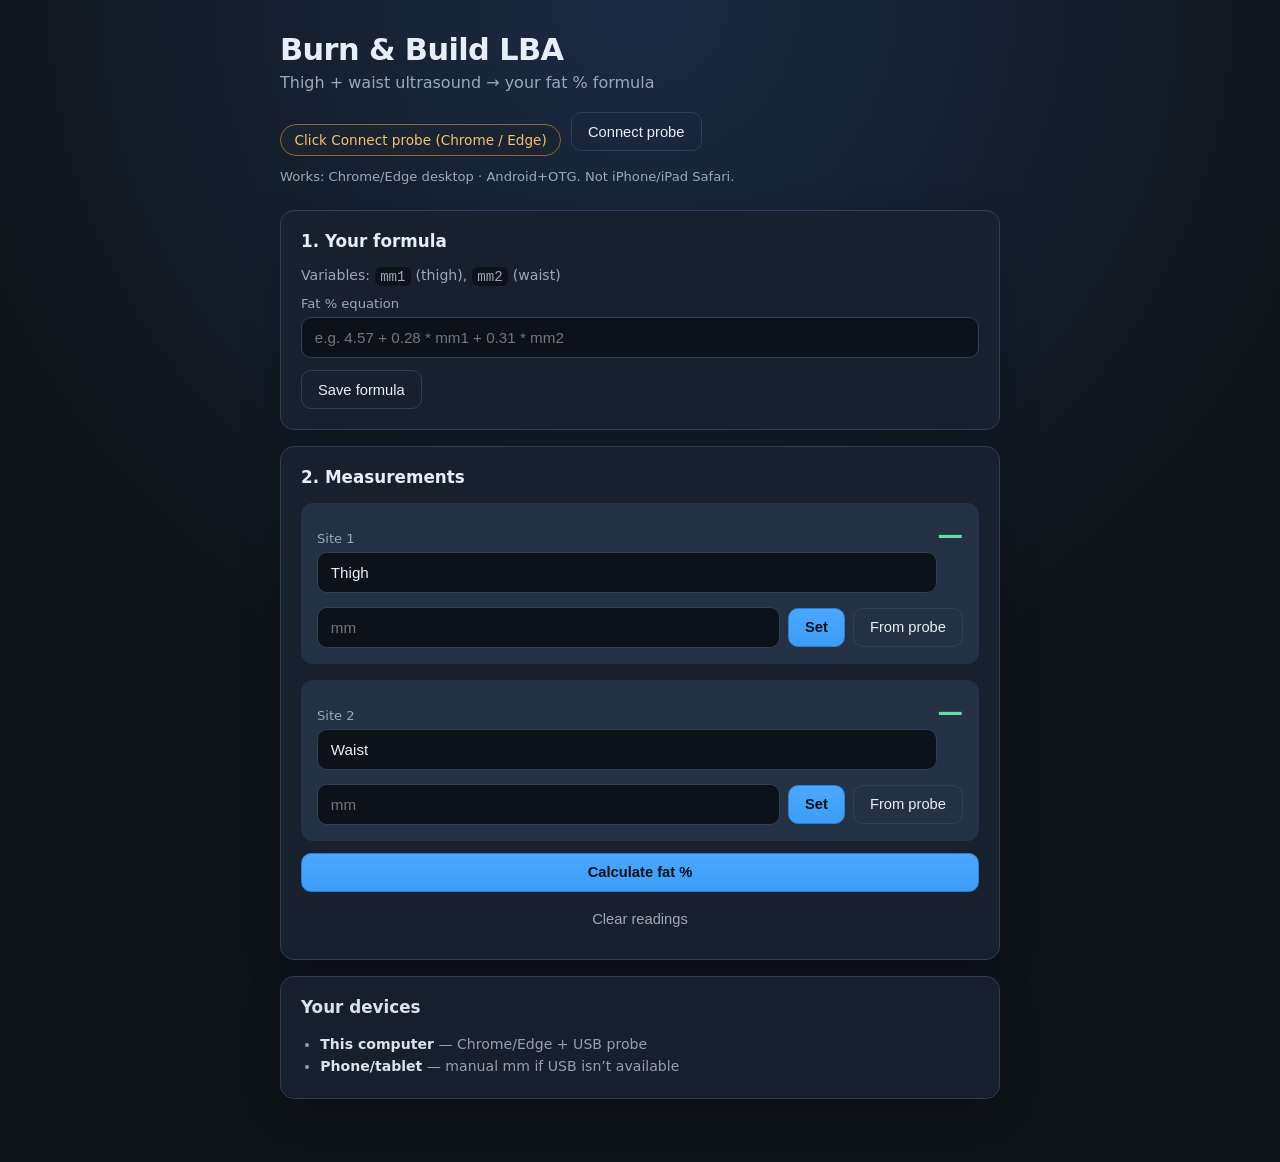
==== web/index.html @ 77f8fb45 "Initial commit: Scanoprobe ultrasound reader" ====
<!DOCTYPE html>
<html lang="en">
<head>
  <meta charset="UTF-8">
  <meta name="viewport" content="width=device-width, initial-scale=1.0, viewport-fit=cover">
  <meta name="theme-color" content="#0f1419">
  <meta name="apple-mobile-web-app-capable" content="yes">
  <title>Burn &amp; Build LBA</title>
  <link rel="stylesheet" href="style.css">
  <link rel="manifest" href="manifest.webmanifest">
</head>
<body>
  <main class="container">
    <header>
      <h1>Burn &amp; Build LBA</h1>
      <p class="subtitle">Thigh + waist ultrasound → your fat % formula</p>
      <div class="header-actions">
        <div id="device-status" class="status-pill">Loading…</div>
        <button type="button" class="btn secondary" id="connect-probe">Connect probe</button>
      </div>
      <p id="compat-note" class="compat-note"></p>
    </header>

    <section id="result" class="card result-card hidden">
      <span class="result-label">Body fat</span>
      <span class="result-value" id="fat-percent">—</span>
    </section>

    <section class="card">
      <h2>1. Your formula</h2>
      <p class="hint">Variables: <code>mm1</code> (thigh), <code>mm2</code> (waist)</p>
      <label class="field">
        <span>Fat % equation</span>
        <input id="formula-input" type="text" spellcheck="false" placeholder="e.g. 4.57 + 0.28 * mm1 + 0.31 * mm2" autocomplete="off">
      </label>
      <button type="button" class="btn secondary" id="save-formula">Save formula</button>
    </section>

    <section class="card">
      <h2>2. Measurements</h2>
      <div class="sites">
        <article class="site">
          <div class="site-header">
            <label class="field compact">
              <span>Site 1</span>
              <input id="site1-name" type="text" placeholder="Thigh" value="Thigh" autocomplete="off">
            </label>
            <span class="reading" id="mm1-display">—</span>
          </div>
          <div class="measure-row">
            <input id="mm1-input" type="number" step="0.1" min="0.1" max="80" placeholder="mm" inputmode="decimal">
            <button type="button" class="btn primary" data-action="save-mm" data-site="1">Set</button>
            <button type="button" class="btn secondary" data-action="probe" data-site="1">From probe</button>
          </div>
        </article>

        <article class="site">
          <div class="site-header">
            <label class="field compact">
              <span>Site 2</span>
              <input id="site2-name" type="text" placeholder="Waist" value="Waist" autocomplete="off">
            </label>
            <span class="reading" id="mm2-display">—</span>
          </div>
          <div class="measure-row">
            <input id="mm2-input" type="number" step="0.1" min="0.1" max="80" placeholder="mm" inputmode="decimal">
            <button type="button" class="btn primary" data-action="save-mm" data-site="2">Set</button>
            <button type="button" class="btn secondary" data-action="probe" data-site="2">From probe</button>
          </div>
        </article>
      </div>
      <button type="button" class="btn primary wide" id="calculate-btn">Calculate fat %</button>
      <button type="button" class="btn ghost" id="reset-btn">Clear readings</button>
    </section>

    <section class="card muted compat-card">
      <h2>Your devices</h2>
      <ul class="compat-list">
        <li><strong>This computer</strong> — Chrome/Edge + USB probe</li>
        <li><strong>Phone/tablet</strong> — manual mm if USB isn’t available</li>
      </ul>
    </section>
  </main>

  <div id="toast" class="toast hidden"></div>
  <script type="module" src="app.js"></script>
</body>
</html>
---- web/style.css ----
:root {
  color-scheme: light dark;
  --bg: #0f1419;
  --surface: #1a2332;
  --surface-2: #243044;
  --text: #e8eef7;
  --muted: #9aa8bc;
  --accent: #3d9cf5;
  --accent-2: #5ee0a8;
  --danger: #ff6b6b;
  --border: #2f3f57;
  --radius: 14px;
  font-family: "Segoe UI", system-ui, -apple-system, sans-serif;
}

* { box-sizing: border-box; }

body {
  margin: 0;
  min-height: 100vh;
  background: radial-gradient(circle at top, #1b2a44, var(--bg) 55%);
  color: var(--text);
}

.container {
  max-width: 760px;
  margin: 0 auto;
  padding: 2rem 1.25rem 3rem;
}

header { margin-bottom: 1.5rem; }

h1 {
  margin: 0 0 0.35rem;
  font-size: 1.9rem;
  letter-spacing: -0.02em;
}

.subtitle {
  margin: 0;
  color: var(--muted);
}

.header-actions {
  display: flex;
  flex-wrap: wrap;
  gap: 0.6rem;
  align-items: center;
  margin-top: 1rem;
}

.compat-note {
  margin: 0.75rem 0 0;
  font-size: 0.82rem;
  color: var(--muted);
  line-height: 1.4;
}

.compat-list {
  margin: 0;
  padding-left: 1.2rem;
  color: var(--muted);
  font-size: 0.88rem;
  line-height: 1.6;
}

.compat-list strong {
  color: var(--text);
}

@media (max-width: 520px) {
  .measure-row {
    flex-wrap: wrap;
  }
  .measure-row .btn {
    flex: 1;
    min-width: calc(50% - 0.25rem);
  }
}

.status-pill {
  display: inline-block;
  margin-top: 1rem;
  padding: 0.45rem 0.85rem;
  border-radius: 999px;
  font-size: 0.85rem;
  background: var(--surface);
  border: 1px solid var(--border);
}

.status-pill.ok { border-color: #2f8f67; color: var(--accent-2); }
.status-pill.warn { border-color: #8f6b2f; color: #f5c26b; }
.status-pill.err { border-color: #8f3f3f; color: var(--danger); }

.card {
  background: color-mix(in srgb, var(--surface) 92%, black);
  border: 1px solid var(--border);
  border-radius: var(--radius);
  padding: 1.25rem;
  margin-bottom: 1rem;
  box-shadow: 0 12px 40px rgba(0, 0, 0, 0.18);
}

.card.muted { opacity: 0.95; }

h2 {
  margin: 0 0 1rem;
  font-size: 1.05rem;
}

.sites {
  display: grid;
  gap: 1rem;
}

.site {
  background: var(--surface-2);
  border-radius: 12px;
  padding: 1rem;
}

.site-header {
  display: flex;
  justify-content: space-between;
  align-items: baseline;
  margin-bottom: 0.85rem;
}

.site-header h3 {
  margin: 0;
  font-size: 1rem;
}

.reading {
  font-size: 1.6rem;
  font-weight: 700;
  color: var(--accent-2);
}

.actions, .row {
  display: flex;
  flex-wrap: wrap;
  gap: 0.6rem;
}

.row.labels { align-items: end; }

.btn {
  border: 1px solid var(--border);
  border-radius: 10px;
  padding: 0.65rem 1rem;
  font-size: 0.92rem;
  cursor: pointer;
  background: var(--surface);
  color: var(--text);
}

.btn.primary {
  background: linear-gradient(180deg, #4aa8ff, var(--accent));
  border-color: #2f7fd1;
  color: #041018;
  font-weight: 600;
}

.btn.secondary {
  background: transparent;
}

.field {
  display: flex;
  flex-direction: column;
  gap: 0.35rem;
  flex: 1;
  min-width: 180px;
  margin-bottom: 0.75rem;
}

.field span {
  font-size: 0.82rem;
  color: var(--muted);
}

input {
  width: 100%;
  border: 1px solid var(--border);
  border-radius: 10px;
  padding: 0.7rem 0.8rem;
  background: #0d121a;
  color: var(--text);
  font-size: 0.95rem;
}

.hint {
  margin: 0 0 0.75rem;
  color: var(--muted);
  font-size: 0.88rem;
}

code {
  background: #0d121a;
  padding: 0.1rem 0.35rem;
  border-radius: 6px;
}

.result-card {
  display: flex;
  justify-content: space-between;
  align-items: center;
  background: #102018;
  border-color: #2f6b52;
}

.result-card .result-label {
  color: var(--muted);
}

.result-card .result-value {
  font-size: 2.4rem;
  font-weight: 700;
  color: var(--accent-2);
}

.field.compact {
  margin-bottom: 0;
  flex: 1;
}

.measure-row {
  display: flex;
  gap: 0.5rem;
  align-items: center;
}

.measure-row input[type="number"] {
  flex: 1;
  min-width: 0;
}

.btn.wide {
  width: 100%;
  margin-top: 0.75rem;
}

.btn.ghost {
  width: 100%;
  margin-top: 0.5rem;
  background: transparent;
  color: var(--muted);
  border-color: transparent;
}

.result {
  margin-top: 1rem;
  padding: 1rem;
  border-radius: 12px;
  background: #102018;
  border: 1px solid #2f6b52;
  display: flex;
  justify-content: space-between;
  align-items: center;
}

.result-label {
  color: var(--muted);
}

.result-value {
  font-size: 2rem;
  font-weight: 700;
  color: var(--accent-2);
}

.hidden { display: none !important; }

.toast {
  position: fixed;
  left: 50%;
  bottom: 1.25rem;
  transform: translateX(-50%);
  background: #111822;
  border: 1px solid var(--border);
  padding: 0.75rem 1rem;
  border-radius: 10px;
  max-width: 90vw;
  box-shadow: 0 8px 30px rgba(0, 0, 0, 0.35);
}

.toast.err { border-color: #8f3f3f; color: var(--danger); }
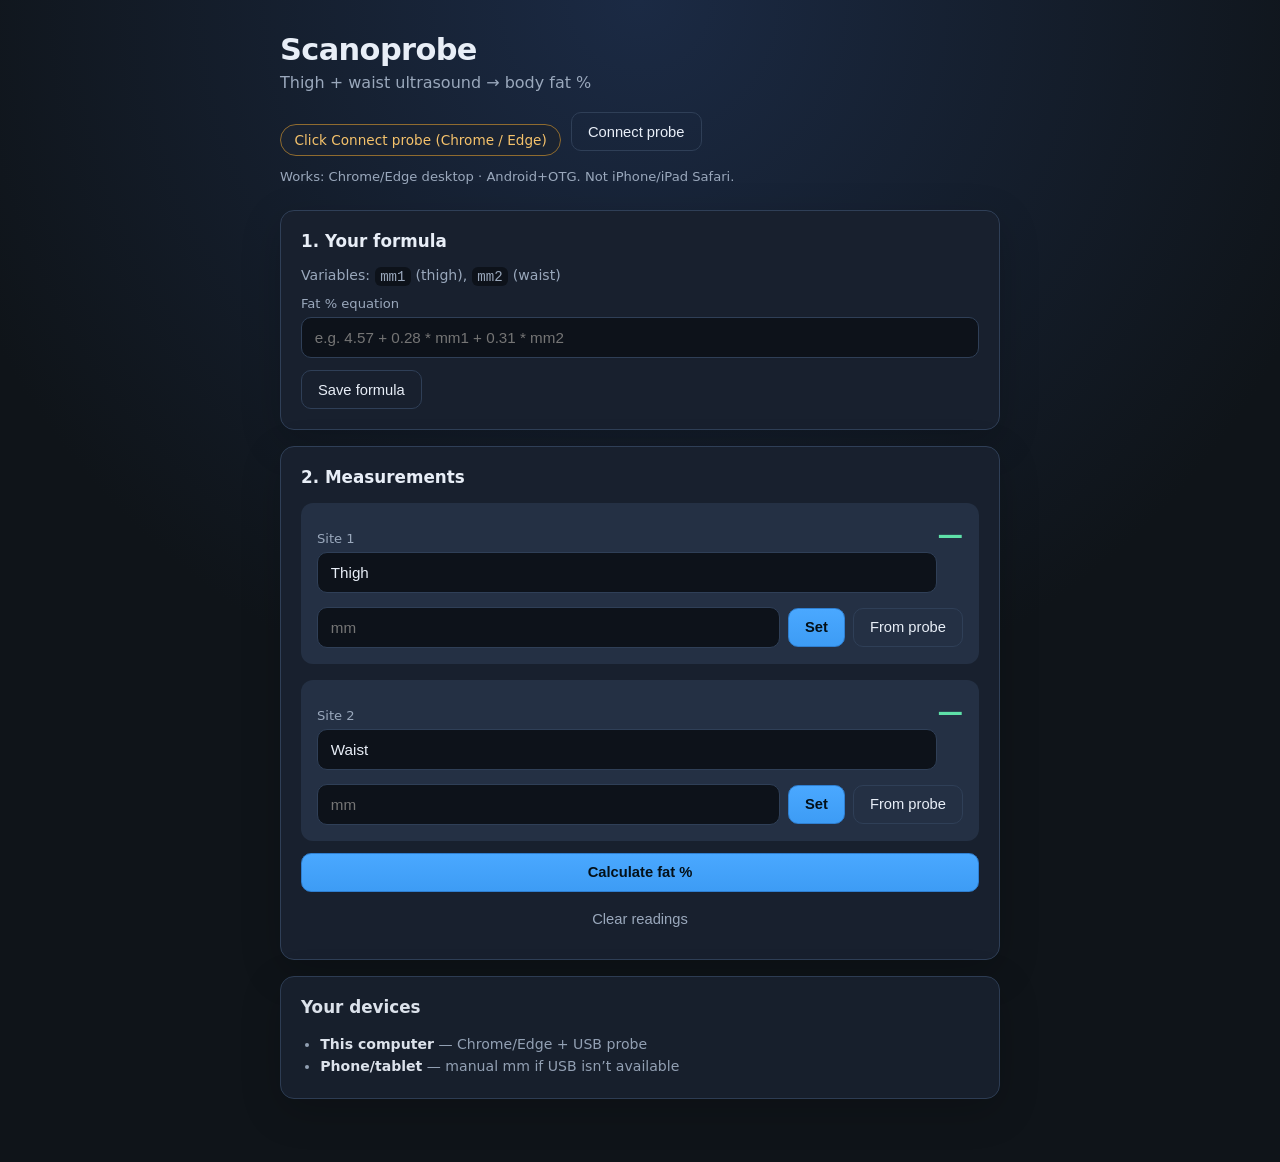
==== commit ecdc8b5c: "Rebrand UI and docs to Scanoprobe" ====
--- a/web/index.html
+++ b/web/index.html
@@ -5,15 +5,15 @@
   <meta name="viewport" content="width=device-width, initial-scale=1.0, viewport-fit=cover">
   <meta name="theme-color" content="#0f1419">
   <meta name="apple-mobile-web-app-capable" content="yes">
-  <title>Burn &amp; Build LBA</title>
+  <title>Scanoprobe</title>
   <link rel="stylesheet" href="style.css">
   <link rel="manifest" href="manifest.webmanifest">
 </head>
 <body>
   <main class="container">
     <header>
-      <h1>Burn &amp; Build LBA</h1>
-      <p class="subtitle">Thigh + waist ultrasound → your fat % formula</p>
+      <h1>Scanoprobe</h1>
+      <p class="subtitle">Thigh + waist ultrasound → body fat %</p>
       <div class="header-actions">
         <div id="device-status" class="status-pill">Loading…</div>
         <button type="button" class="btn secondary" id="connect-probe">Connect probe</button>
